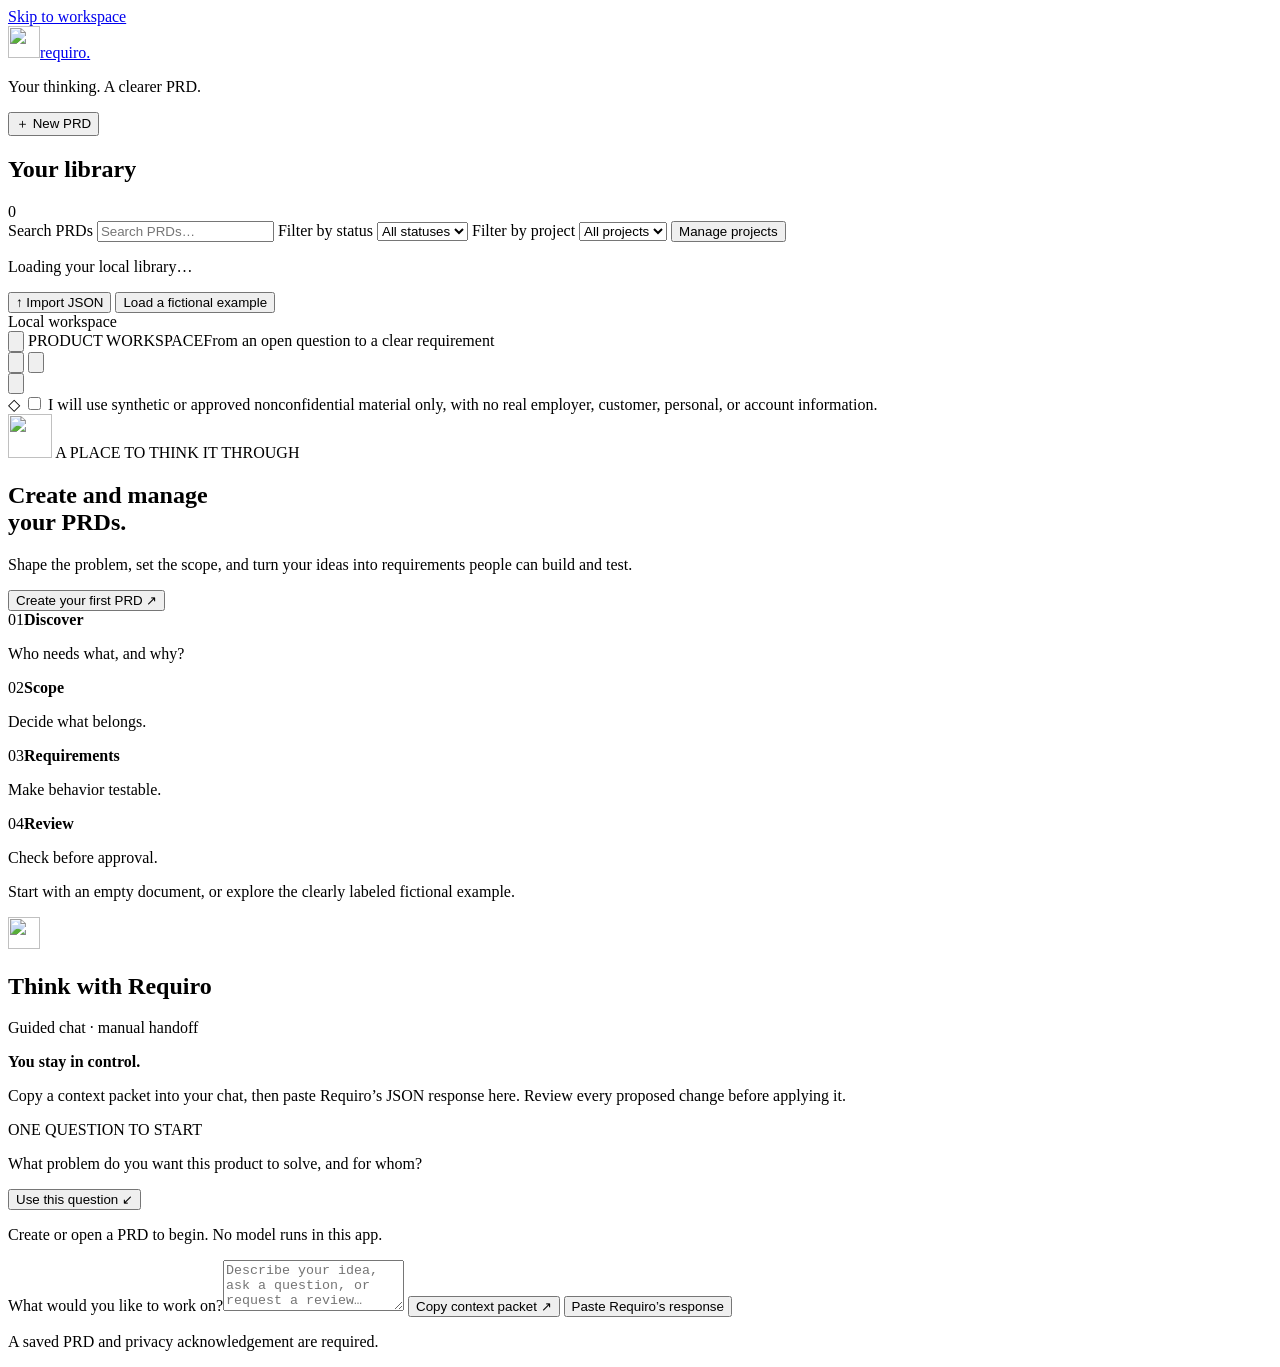
==== 02-prototype/app/ui/index.html @ 8efc8229 "Add Requiro Product School workspace and fictional examples" ====
<!doctype html>
<html lang="en" data-theme="dark">
<head>
  <meta charset="utf-8">
  <meta name="viewport" content="width=device-width, initial-scale=1">
  <meta name="color-scheme" content="dark light">
  <title>Requiro PRD workspace</title>
  <link rel="icon" type="image/svg+xml" href="/logo.svg">
  <link rel="stylesheet" href="/style.css">
  <link rel="stylesheet" href="/prd-views.css">
  <link rel="stylesheet" href="/theme.css">
  <script type="module" src="/app.js"></script>
</head>
<body>
  <a class="skip-link" href="#workspace">Skip to workspace</a>
  <div class="app-shell">
    <aside id="library-panel" class="library" aria-label="PRD library">
      <a class="brand" href="/" aria-label="Requiro home"><img class="brand-mark" src="/logo.svg" alt="" width="32" height="32"><span>requiro<span class="brand-dot">.</span></span></a>
      <p class="brand-caption">Your thinking. A clearer PRD.</p>
      <button id="new-prd" class="button primary full"><span aria-hidden="true">＋</span> New PRD</button>
      <div class="library-heading"><h2>Your library</h2><span id="doc-count" class="count">0</span></div>
      <label class="sr-only" for="search">Search PRDs</label>
      <input id="search" class="search" type="search" placeholder="Search PRDs…" autocomplete="off">
      <label class="sr-only" for="status-filter">Filter by status</label>
      <select id="status-filter" class="status-filter"><option value="">All statuses</option><option>Draft</option><option>In review</option><option>Approved</option><option>Archived</option></select>
      <label class="sr-only" for="project-filter">Filter by project</label>
      <select id="project-filter" class="status-filter"><option value="">All projects</option></select>
      <button id="manage-projects" class="text-button">Manage projects</button>
      <nav id="doc-list" class="doc-list" aria-label="PRDs"><p class="muted small">Loading your local library…</p></nav>
      <div class="library-footer">
        <button id="import-prd" class="button quiet full">↑ Import JSON</button>
        <button id="demo-prd" class="text-button">Load a fictional example</button>
        <div class="local-badge"><span class="local-dot" aria-hidden="true"></span> Local workspace</div>
      </div>
    </aside>

    <main id="workspace" class="workspace" tabindex="-1">
      <header class="topbar">
        <button id="toggle-library" class="panel-toggle panel-toggle-library" aria-label="Hide library" title="Hide library" aria-controls="library-panel" aria-expanded="true"><svg viewBox="0 0 24 24" aria-hidden="true"><path d="m14 6-6 6 6 6"/></svg></button>
        <span class="eyebrow">PRODUCT WORKSPACE</span><span class="topbar-note">From an open question to a clear requirement</span>
        <div class="workspace-tools" role="group" aria-label="Workspace display">
          <button id="toggle-theme" class="icon-button" aria-label="Switch to light theme" title="Switch to light theme"><svg class="theme-sun" viewBox="0 0 24 24" aria-hidden="true"><circle cx="12" cy="12" r="4"/><path d="M12 2v2m0 16v2M2 12h2m16 0h2M5 5l1.5 1.5m11 11L19 19M5 19l1.5-1.5m11-11L19 5"/></svg><svg class="theme-moon" viewBox="0 0 24 24" aria-hidden="true"><path d="M20 14A8 8 0 0 1 10 4a8 8 0 1 0 10 10Z"/></svg></button>
          <button id="open-settings" class="icon-button" aria-label="Settings" title="Settings" aria-haspopup="dialog" aria-controls="settings-dialog"><svg viewBox="0 0 24 24" aria-hidden="true"><path d="m10 3-.6 2.1-1.8 1L5.4 5.6l-2 3.4 1.6 1.6v2.1L3.4 14l2 3.4 2.2-.5 1.8 1L10 20h4l.6-2.1 1.8-1 2.2.5 2-3.4-1.6-1.3v-2.1L20.6 9l-2-3.4-2.2.5-1.8-1L14 3Z"/><circle cx="12" cy="11.5" r="3"/></svg></button>
        </div>
        <button id="toggle-chat" class="panel-toggle panel-toggle-chat" aria-label="Hide chat" title="Hide chat" aria-controls="chat-panel" aria-expanded="true"><svg viewBox="0 0 24 24" aria-hidden="true"><path d="m10 6 6 6-6 6"/></svg></button>
      </header>
      <div id="privacy-banner" class="privacy-banner">
        <span class="privacy-icon" aria-hidden="true">◇</span>
        <label><input id="privacy-consent" type="checkbox"> <span>I will use synthetic or approved nonconfidential material only, with no real employer, customer, personal, or account information.</span></label>
      </div>
      <div id="global-message" class="message" role="status" aria-live="polite" hidden></div>
      <section id="welcome" class="welcome">
        <img class="welcome-symbol" src="/logo.svg" alt="" width="44" height="44">
        <span class="eyebrow">A PLACE TO THINK IT THROUGH</span>
        <h1>Create and manage<br>your PRDs.</h1>
        <p>Shape the problem, set the scope, and turn your ideas into requirements people can build and test.</p>
        <button id="welcome-new" class="button primary">Create your first PRD <span aria-hidden="true">↗</span></button>
        <div class="welcome-steps"><div><span>01</span><strong>Discover</strong><p>Who needs what, and why?</p></div><div><span>02</span><strong>Scope</strong><p>Decide what belongs.</p></div><div><span>03</span><strong>Requirements</strong><p>Make behavior testable.</p></div><div><span>04</span><strong>Review</strong><p>Check before approval.</p></div></div>
        <p class="welcome-footnote">Start with an empty document, or explore the clearly labeled fictional example.</p>
      </section>
      <section id="document-view" class="document-view" hidden>
        <header class="document-header">
          <div class="document-kicker"><span id="document-status" class="status-pill">Draft</span><span id="document-revision" class="muted small"></span></div>
          <label class="sr-only" for="document-title">PRD title</label><input id="document-title" class="document-title" placeholder="Untitled PRD" maxlength="200">
          <div class="document-meta"><span id="save-state">All changes saved</span><span id="updated-at"></span></div>
          <div class="document-actions"><button id="save-prd" class="button primary">Save changes</button><button id="connections-prd" class="button">Projects & reuse</button><button id="comments-prd" class="button">Comments</button><button id="history-prd" class="button">History</button><button id="verify-delivery" class="button">Verify delivery</button><button id="export-prd" class="button">Export ↓</button><button id="archive-prd" class="button quiet">Archive</button></div>
        </header>
        <nav id="stage-nav" class="stage-nav" aria-label="PRD stages"></nav>
        <div class="editor-toolbar"><p id="stage-subtitle"></p><div class="segmented" role="group" aria-label="PRD view"><button id="edit-tab" aria-pressed="false">Guided edit</button><button id="document-tab" class="active" aria-pressed="true">Document</button><button id="table-tab" aria-pressed="false">Table</button></div></div>
        <div id="editor-content" class="editor-content"></div>
        <div id="preview-content" class="preview-content" hidden><p id="preview-note" class="field-hint"></p><p id="review-load-state" class="inline-error" role="status" hidden></p><div id="prd-visualization"></div></div>
        <footer id="stage-footer" class="stage-footer"><button id="previous-stage" class="button quiet">← Previous</button><span id="stage-counter" class="muted small"></span><button id="next-stage" class="button">Continue <span aria-hidden="true">→</span></button></footer>
      </section>
    </main>

    <aside id="chat-panel" class="assistant" aria-labelledby="assistant-heading">
      <header class="assistant-header"><img class="assistant-avatar" src="/logo.svg" alt="" width="32" height="32"><div><h2 id="assistant-heading">Think with Requiro</h2><p>Guided chat · manual handoff</p></div><span class="handoff-dot" title="Manual handoff" aria-hidden="true"></span></header>
      <div class="assistant-body">
        <div class="handoff-notice"><strong>You stay in control.</strong><p>Copy a context packet into your chat, then paste Requiro’s JSON response here. Review every proposed change before applying it.</p></div>
        <section class="starter-card" aria-label="A question to start"><span class="eyebrow">ONE QUESTION TO START</span><p id="starter-question">What problem do you want this product to solve, and for whom?</p><button id="use-starter" class="text-button">Use this question <span aria-hidden="true">↙</span></button></section>
        <div id="conversation" class="conversation" aria-label="Conversation" aria-live="polite"><p class="conversation-empty">Create or open a PRD to begin. No model runs in this app.</p></div>
        <section id="proposal" class="proposal" aria-label="Pending proposal" hidden></section>
      </div>
      <div class="assistant-compose">
        <label for="chat-message">What would you like to work on?</label><textarea id="chat-message" rows="3" placeholder="Describe your idea, ask a question, or request a review…"></textarea>
        <button id="copy-packet" class="button primary full">Copy context packet <span aria-hidden="true">↗</span></button>
        <button id="paste-response" class="button full">Paste Requiro’s response</button>
        <p id="handoff-state" class="small muted">A saved PRD and privacy acknowledgement are required.</p>
      </div>
    </aside>
  </div>

  <dialog id="settings-dialog" class="dialog compact-dialog settings-dialog" aria-labelledby="settings-title">
    <div class="dialog-heading"><h2 id="settings-title">Settings</h2><button class="icon-button" data-close aria-label="Close settings">×</button></div>
    <section aria-labelledby="settings-appearance"><h3 id="settings-appearance">Appearance</h3><label for="settings-theme">Theme</label><select id="settings-theme"><option value="dark">Dark</option><option value="light">Light</option></select></section>
    <section aria-labelledby="settings-panels"><h3 id="settings-panels">Panels</h3><label class="settings-check"><input id="settings-library" type="checkbox" checked> Show PRD library</label><label class="settings-check"><input id="settings-chat" type="checkbox" checked> Show chat</label></section>
  </dialog>
  <dialog id="new-dialog" class="dialog compact-dialog" aria-labelledby="new-dialog-title"><form id="new-form"><div class="dialog-heading"><h2 id="new-dialog-title">Start a new PRD</h2><button type="button" class="icon-button" data-close aria-label="Close">×</button></div><p class="muted">Start with the product or idea you want to explore.</p><label for="new-title">PRD title</label><input id="new-title" required maxlength="200" placeholder="For example, a shared reading list"><p id="new-error" class="inline-error" role="alert" hidden></p><div class="dialog-actions"><button type="button" class="button" data-close>Cancel</button><button class="button primary" type="submit">Create PRD</button></div></form></dialog>
  <dialog id="import-dialog" class="dialog" aria-labelledby="import-title"><div class="dialog-heading"><h2 id="import-title">Import a PRD</h2><button class="icon-button" data-close aria-label="Close">×</button></div><p class="muted">Import a Requiro JSON export. This creates a separate draft and never overwrites an existing document.</p><label for="import-file">Choose a JSON file</label><input id="import-file" type="file" accept="application/json,.json"><label for="import-json">Or paste JSON</label><textarea id="import-json" rows="10" spellcheck="false" placeholder="Paste the full exported document here"></textarea><p id="import-error" class="inline-error" role="alert" hidden></p><div class="dialog-actions"><button class="button" data-close>Cancel</button><button id="confirm-import" class="button primary">Import as new draft</button></div></dialog>
  <dialog id="response-dialog" class="dialog" aria-labelledby="response-title"><div class="dialog-heading"><h2 id="response-title">Bring Requiro’s response back</h2><button class="icon-button" data-close aria-label="Close">×</button></div><p class="muted">Paste the complete JSON response from your chat. Nothing is applied until you review the proposal.</p><label for="response-json">Requiro response JSON</label><textarea id="response-json" rows="12" spellcheck="false" placeholder='{"reply":"…","proposal":{"documentId":"your-document-id","baseRevision":1,"changes":{"problem":"…"}}}'></textarea><p id="response-error" class="inline-error" role="alert" hidden></p><div class="dialog-actions"><button class="button" data-close>Cancel</button><button id="confirm-response" class="button primary">Review response</button></div></dialog>
  <dialog id="packet-dialog" class="dialog" aria-labelledby="packet-title"><div class="dialog-heading"><h2 id="packet-title">Your context packet</h2><button class="icon-button" data-close aria-label="Close">×</button></div><p id="packet-explanation" class="muted">Copy this text into your chat, then bring the JSON response back here.</p><label for="packet-text">Context packet</label><textarea id="packet-text" rows="14" readonly spellcheck="false"></textarea><div class="dialog-actions"><button class="button" data-close>Done</button><button id="select-packet" class="button primary">Select all text</button></div></dialog>
  <dialog id="history-dialog" class="dialog wide-dialog" aria-labelledby="history-title"><div class="dialog-heading"><h2 id="history-title">Version history</h2><button class="icon-button" data-close aria-label="Close">×</button></div><p class="muted">Saved revisions are preserved. Restoring creates a new draft.</p><div class="history-layout"><div id="history-list" class="history-list"></div><div id="history-detail" class="history-detail"><p class="muted">Select a revision to inspect it.</p></div></div><p id="history-error" class="inline-error" role="alert" hidden></p></dialog>
  <dialog id="export-dialog" class="dialog compact-dialog" aria-labelledby="export-title"><div class="dialog-heading"><h2 id="export-title">Export your PRD</h2><button class="icon-button" data-close aria-label="Close">×</button></div><p id="export-note" class="muted"></p><a id="export-markdown" class="button export-choice" download><strong>Markdown <span aria-hidden="true">↓</span></strong><span>Readable document for sharing or editing</span></a><a id="export-json" class="button export-choice" download><strong>Requiro JSON <span aria-hidden="true">↓</span></strong><span>Full document and conversation for reimport</span></a></dialog>
  <dialog id="action-dialog" class="dialog compact-dialog" aria-labelledby="action-title"><div class="dialog-heading"><h2 id="action-title"></h2><button class="icon-button" data-close aria-label="Close">×</button></div><p id="action-description" class="muted"></p><ul id="action-warnings" class="action-warnings"></ul><p id="action-error" class="inline-error" role="alert" hidden></p><div class="dialog-actions"><button class="button" data-close>Cancel</button><button id="confirm-action" class="button primary"></button></div></dialog>
  <pre id="print-document" hidden></pre>
</body>
</html>
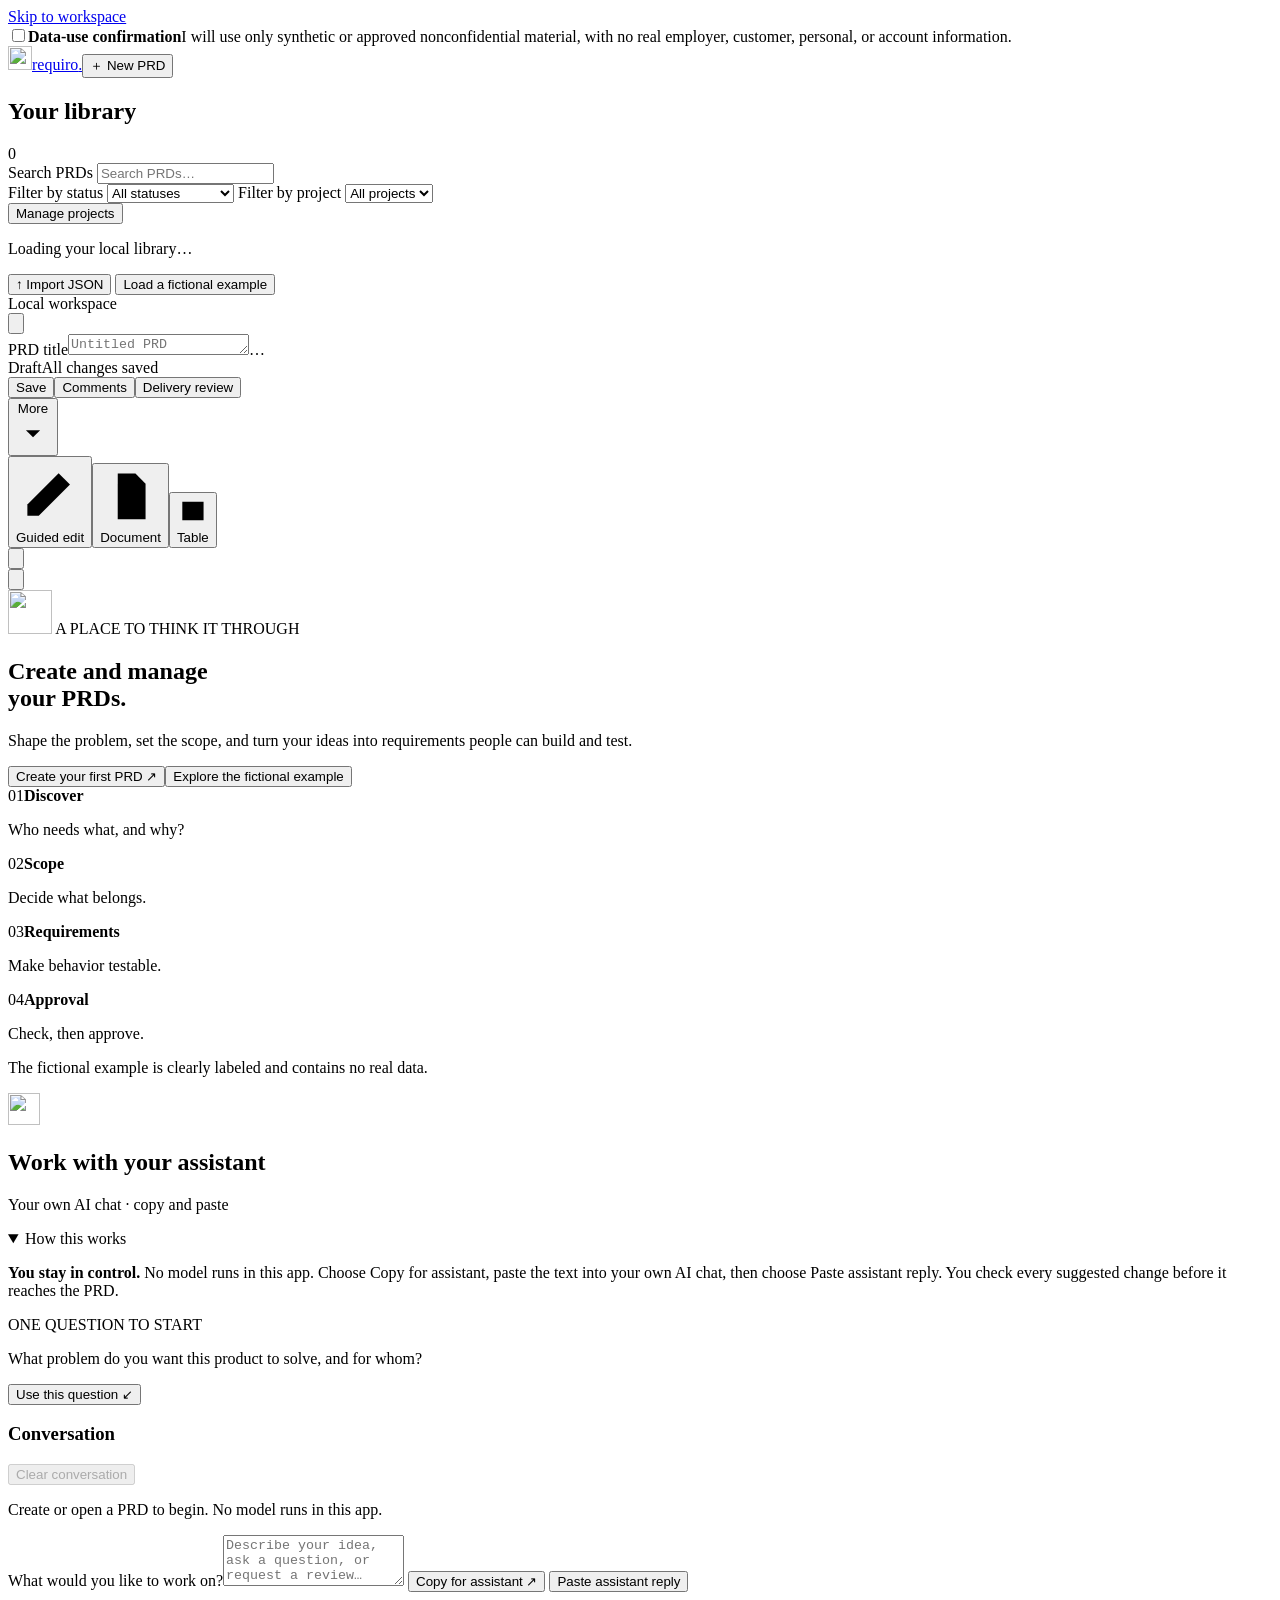
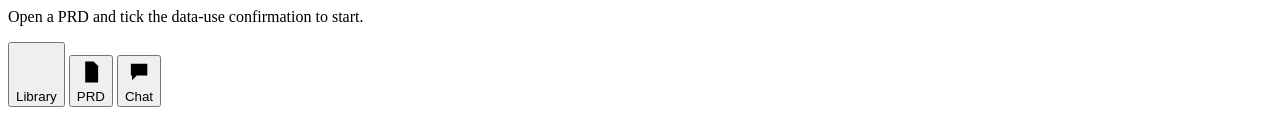
==== commit eb1435b6: "Improve workspace usability and reclaim screen space - Compact two-row header with More menu; title " ====
--- a/02-prototype/app/ui/index.html
+++ b/02-prototype/app/ui/index.html
@@ -6,25 +6,29 @@
   <meta name="color-scheme" content="dark light">
   <title>Requiro PRD workspace</title>
   <link rel="icon" type="image/svg+xml" href="/logo.svg">
+  <script src="/boot.js"></script>
   <link rel="stylesheet" href="/style.css">
   <link rel="stylesheet" href="/prd-views.css">
   <link rel="stylesheet" href="/theme.css">
+  <link rel="stylesheet" href="/handoff.css">
+  <link rel="stylesheet" href="/lifecycle.css">
   <script type="module" src="/app.js"></script>
 </head>
 <body>
   <a class="skip-link" href="#workspace">Skip to workspace</a>
+  <div id="privacy-banner" class="privacy-banner" role="group" aria-label="Data-use confirmation">
+    <label title="I will use only synthetic or approved nonconfidential material, with no real employer, customer, personal, or account information."><input id="privacy-consent" type="checkbox"><strong>Data-use confirmation</strong><span>I will use only synthetic or approved nonconfidential material, with no real employer, customer, personal, or account information.</span></label>
+  </div>
   <div class="app-shell">
     <aside id="library-panel" class="library" aria-label="PRD library">
-      <a class="brand" href="/" aria-label="Requiro home"><img class="brand-mark" src="/logo.svg" alt="" width="32" height="32"><span>requiro<span class="brand-dot">.</span></span></a>
-      <p class="brand-caption">Your thinking. A clearer PRD.</p>
-      <button id="new-prd" class="button primary full"><span aria-hidden="true">＋</span> New PRD</button>
+      <div class="library-top"><a class="brand" href="/" aria-label="Requiro home"><img class="brand-mark" src="/logo.svg" alt="" width="24" height="24"><span>requiro<span class="brand-dot">.</span></span></a><button id="new-prd" class="button primary"><span aria-hidden="true">＋</span> New PRD</button></div>
       <div class="library-heading"><h2>Your library</h2><span id="doc-count" class="count">0</span></div>
       <label class="sr-only" for="search">Search PRDs</label>
       <input id="search" class="search" type="search" placeholder="Search PRDs…" autocomplete="off">
-      <label class="sr-only" for="status-filter">Filter by status</label>
-      <select id="status-filter" class="status-filter"><option value="">All statuses</option><option>Draft</option><option>In review</option><option>Approved</option><option>Archived</option></select>
+      <div class="library-filters"><label class="sr-only" for="status-filter">Filter by status</label>
+      <select id="status-filter" class="status-filter"><option value="">All statuses</option><option>Draft</option><option value="In review">Awaiting approval</option><option>Approved</option><option>Archived</option></select>
       <label class="sr-only" for="project-filter">Filter by project</label>
-      <select id="project-filter" class="status-filter"><option value="">All projects</option></select>
+      <select id="project-filter" class="status-filter"><option value="">All projects</option></select></div>
       <button id="manage-projects" class="text-button">Manage projects</button>
       <nav id="doc-list" class="doc-list" aria-label="PRDs"><p class="muted small">Loading your local library…</p></nav>
       <div class="library-footer">
@@ -37,36 +41,46 @@
     <main id="workspace" class="workspace" tabindex="-1">
       <header class="topbar">
         <button id="toggle-library" class="panel-toggle panel-toggle-library" aria-label="Hide library" title="Hide library" aria-controls="library-panel" aria-expanded="true"><svg viewBox="0 0 24 24" aria-hidden="true"><path d="m14 6-6 6 6 6"/></svg></button>
-        <span class="eyebrow">PRODUCT WORKSPACE</span><span class="topbar-note">From an open question to a clear requirement</span>
+        <div class="document-bar">
+          <label class="sr-only" for="document-title">PRD title</label><textarea id="document-title" class="document-title" placeholder="Untitled PRD" maxlength="200" rows="1" spellcheck="true"></textarea><span class="title-more" aria-hidden="true">…</span>
+          <div class="document-controls">
+          <div class="document-state"><span id="document-status" class="status-pill">Draft</span><button id="lifecycle-action" class="button small" type="button" hidden></button><span class="document-meta"><span id="save-state">All changes saved</span><span id="document-revision" class="document-revision"></span><span id="updated-at"></span></span></div>
+          <div class="document-actions">
+            <button id="save-prd" class="button primary">Save</button><button id="comments-prd" class="button wide-only">Comments</button><button id="verify-delivery" class="button wide-only">Delivery review</button>
+            <div class="more-menu">
+              <button id="more-actions" class="button" type="button" aria-haspopup="menu" aria-expanded="false" aria-controls="more-menu">More <svg viewBox="0 0 24 24" aria-hidden="true"><path d="m7 10 5 5 5-5"/></svg></button>
+              <div id="more-menu" class="menu" role="menu" aria-labelledby="more-actions" hidden>
+                <button class="menu-item narrow-only" type="button" role="menuitem" data-proxy="comments-prd">Comments</button>
+                <button class="menu-item narrow-only" type="button" role="menuitem" data-proxy="verify-delivery">Delivery review</button>
+                <button id="connections-prd" class="menu-item" type="button" role="menuitem">Projects & reuse</button>
+                <button id="history-prd" class="menu-item" type="button" role="menuitem">History</button>
+                <button id="export-prd" class="menu-item" type="button" role="menuitem">Export ↓</button>
+                <button id="archive-prd" class="menu-item" type="button" role="menuitem">Archive</button>
+              </div>
+            </div>
+          </div>
+          <nav id="stage-nav" class="stage-nav" aria-label="PRD stages"></nav><div id="view-switcher" class="segmented" role="group" aria-label="PRD view"><button id="edit-tab" aria-pressed="false" title="Guided edit"><svg viewBox="0 0 24 24" aria-hidden="true"><path d="M4 20h4L19 9l-4-4L4 16Z"/><path d="m13 7 4 4"/></svg><span class="view-label">Guided edit</span></button><button id="document-tab" class="active" aria-pressed="true" title="Document"><svg viewBox="0 0 24 24" aria-hidden="true"><path d="M7 3h7l4 4v14H7Z"/><path d="M10 12h5M10 16h5"/></svg><span class="view-label">Document</span></button><button id="table-tab" aria-pressed="false" title="Table"><svg viewBox="0 0 24 24" aria-hidden="true"><path d="M4 5h16v14H4ZM4 10h16M4 15h16M10 5v14"/></svg><span class="view-label">Table</span></button></div>
+          </div>
+        </div>
         <div class="workspace-tools" role="group" aria-label="Workspace display">
-          <button id="toggle-theme" class="icon-button" aria-label="Switch to light theme" title="Switch to light theme"><svg class="theme-sun" viewBox="0 0 24 24" aria-hidden="true"><circle cx="12" cy="12" r="4"/><path d="M12 2v2m0 16v2M2 12h2m16 0h2M5 5l1.5 1.5m11 11L19 19M5 19l1.5-1.5m11-11L19 5"/></svg><svg class="theme-moon" viewBox="0 0 24 24" aria-hidden="true"><path d="M20 14A8 8 0 0 1 10 4a8 8 0 1 0 10 10Z"/></svg></button>
+          <button id="privacy-indicator" class="icon-button privacy-indicator" type="button" aria-label="Data-use confirmation given. Select to withdraw it." title="Data-use confirmation given. Select to withdraw it." hidden><svg viewBox="0 0 24 24" aria-hidden="true"><path d="M12 3 5 6v5c0 4.4 3 8.3 7 10 4-1.7 7-5.6 7-10V6Z"/><path d="m9 12 2 2 4-4"/></svg></button>
           <button id="open-settings" class="icon-button" aria-label="Settings" title="Settings" aria-haspopup="dialog" aria-controls="settings-dialog"><svg viewBox="0 0 24 24" aria-hidden="true"><path d="m10 3-.6 2.1-1.8 1L5.4 5.6l-2 3.4 1.6 1.6v2.1L3.4 14l2 3.4 2.2-.5 1.8 1L10 20h4l.6-2.1 1.8-1 2.2.5 2-3.4-1.6-1.3v-2.1L20.6 9l-2-3.4-2.2.5-1.8-1L14 3Z"/><circle cx="12" cy="11.5" r="3"/></svg></button>
         </div>
+        <div id="phone-view-slot" class="phone-view-slot"></div>
         <button id="toggle-chat" class="panel-toggle panel-toggle-chat" aria-label="Hide chat" title="Hide chat" aria-controls="chat-panel" aria-expanded="true"><svg viewBox="0 0 24 24" aria-hidden="true"><path d="m10 6 6 6-6 6"/></svg></button>
       </header>
-      <div id="privacy-banner" class="privacy-banner">
-        <span class="privacy-icon" aria-hidden="true">◇</span>
-        <label><input id="privacy-consent" type="checkbox"> <span>I will use synthetic or approved nonconfidential material only, with no real employer, customer, personal, or account information.</span></label>
-      </div>
       <div id="global-message" class="message" role="status" aria-live="polite" hidden></div>
       <section id="welcome" class="welcome">
         <img class="welcome-symbol" src="/logo.svg" alt="" width="44" height="44">
         <span class="eyebrow">A PLACE TO THINK IT THROUGH</span>
         <h1>Create and manage<br>your PRDs.</h1>
         <p>Shape the problem, set the scope, and turn your ideas into requirements people can build and test.</p>
-        <button id="welcome-new" class="button primary">Create your first PRD <span aria-hidden="true">↗</span></button>
-        <div class="welcome-steps"><div><span>01</span><strong>Discover</strong><p>Who needs what, and why?</p></div><div><span>02</span><strong>Scope</strong><p>Decide what belongs.</p></div><div><span>03</span><strong>Requirements</strong><p>Make behavior testable.</p></div><div><span>04</span><strong>Review</strong><p>Check before approval.</p></div></div>
-        <p class="welcome-footnote">Start with an empty document, or explore the clearly labeled fictional example.</p>
+        <div class="welcome-actions"><button id="welcome-new" class="button primary">Create your first PRD <span aria-hidden="true">↗</span></button><button id="welcome-example" class="button" type="button">Explore the fictional example</button></div>
+        <div class="welcome-steps"><div><span>01</span><strong>Discover</strong><p>Who needs what, and why?</p></div><div><span>02</span><strong>Scope</strong><p>Decide what belongs.</p></div><div><span>03</span><strong>Requirements</strong><p>Make behavior testable.</p></div><div><span>04</span><strong>Approval</strong><p>Check, then approve.</p></div></div>
+        <p class="welcome-footnote">The fictional example is clearly labeled and contains no real data.</p>
       </section>
       <section id="document-view" class="document-view" hidden>
-        <header class="document-header">
-          <div class="document-kicker"><span id="document-status" class="status-pill">Draft</span><span id="document-revision" class="muted small"></span></div>
-          <label class="sr-only" for="document-title">PRD title</label><input id="document-title" class="document-title" placeholder="Untitled PRD" maxlength="200">
-          <div class="document-meta"><span id="save-state">All changes saved</span><span id="updated-at"></span></div>
-          <div class="document-actions"><button id="save-prd" class="button primary">Save changes</button><button id="connections-prd" class="button">Projects & reuse</button><button id="comments-prd" class="button">Comments</button><button id="history-prd" class="button">History</button><button id="verify-delivery" class="button">Verify delivery</button><button id="export-prd" class="button">Export ↓</button><button id="archive-prd" class="button quiet">Archive</button></div>
-        </header>
-        <nav id="stage-nav" class="stage-nav" aria-label="PRD stages"></nav>
-        <div class="editor-toolbar"><p id="stage-subtitle"></p><div class="segmented" role="group" aria-label="PRD view"><button id="edit-tab" aria-pressed="false">Guided edit</button><button id="document-tab" class="active" aria-pressed="true">Document</button><button id="table-tab" aria-pressed="false">Table</button></div></div>
+        <div id="editor-toolbar" class="editor-toolbar"><p id="stage-subtitle" class="stage-subtitle"></p></div>
         <div id="editor-content" class="editor-content"></div>
         <div id="preview-content" class="preview-content" hidden><p id="preview-note" class="field-hint"></p><p id="review-load-state" class="inline-error" role="status" hidden></p><div id="prd-visualization"></div></div>
         <footer id="stage-footer" class="stage-footer"><button id="previous-stage" class="button quiet">← Previous</button><span id="stage-counter" class="muted small"></span><button id="next-stage" class="button">Continue <span aria-hidden="true">→</span></button></footer>
@@ -74,34 +88,46 @@
     </main>
 
     <aside id="chat-panel" class="assistant" aria-labelledby="assistant-heading">
-      <header class="assistant-header"><img class="assistant-avatar" src="/logo.svg" alt="" width="32" height="32"><div><h2 id="assistant-heading">Think with Requiro</h2><p>Guided chat · manual handoff</p></div><span class="handoff-dot" title="Manual handoff" aria-hidden="true"></span></header>
+      <header class="assistant-header"><img class="assistant-avatar" src="/logo.svg" alt="" width="32" height="32"><div><h2 id="assistant-heading">Work with your assistant</h2><p>Your own AI chat · copy and paste</p></div><span class="handoff-dot" title="Manual handoff" aria-hidden="true"></span></header>
       <div class="assistant-body">
-        <div class="handoff-notice"><strong>You stay in control.</strong><p>Copy a context packet into your chat, then paste Requiro’s JSON response here. Review every proposed change before applying it.</p></div>
+        <details id="handoff-help" class="handoff-notice" open><summary>How this works</summary><p><strong>You stay in control.</strong> No model runs in this app. Choose Copy for assistant, paste the text into your own AI chat, then choose Paste assistant reply. You check every suggested change before it reaches the PRD.</p></details>
         <section class="starter-card" aria-label="A question to start"><span class="eyebrow">ONE QUESTION TO START</span><p id="starter-question">What problem do you want this product to solve, and for whom?</p><button id="use-starter" class="text-button">Use this question <span aria-hidden="true">↙</span></button></section>
-        <div id="conversation" class="conversation" aria-label="Conversation" aria-live="polite"><p class="conversation-empty">Create or open a PRD to begin. No model runs in this app.</p></div>
-        <section id="proposal" class="proposal" aria-label="Pending proposal" hidden></section>
+        <div class="conversation-tools"><h3 id="conversation-heading">Conversation</h3><button id="clear-chat" class="text-button" type="button" disabled>Clear conversation</button></div>
+        <div id="conversation" class="conversation" role="log" aria-labelledby="conversation-heading" aria-live="polite"><p class="conversation-empty">Create or open a PRD to begin. No model runs in this app.</p></div>
+        <section id="proposal" class="proposal" aria-label="Suggested changes" hidden></section>
       </div>
       <div class="assistant-compose">
         <label for="chat-message">What would you like to work on?</label><textarea id="chat-message" rows="3" placeholder="Describe your idea, ask a question, or request a review…"></textarea>
-        <button id="copy-packet" class="button primary full">Copy context packet <span aria-hidden="true">↗</span></button>
-        <button id="paste-response" class="button full">Paste Requiro’s response</button>
-        <p id="handoff-state" class="small muted">A saved PRD and privacy acknowledgement are required.</p>
+        <button id="copy-packet" class="button primary full">Copy for assistant <span aria-hidden="true">↗</span></button>
+        <button id="paste-response" class="button full">Paste assistant reply</button>
+        <div id="chat-status" class="chat-status" role="status" hidden></div>
+        <p id="handoff-state" class="small muted">Open a PRD and tick the data-use confirmation to start.</p>
       </div>
     </aside>
   </div>
+  <nav id="mobile-tabs" class="mobile-tabs" aria-label="Workspace sections">
+    <button type="button" data-panel="library" aria-controls="library-panel"><svg viewBox="0 0 24 24" aria-hidden="true"><path d="M4 5h16M4 12h16M4 19h10"/></svg>Library</button>
+    <button type="button" data-panel="prd" aria-controls="workspace"><svg viewBox="0 0 24 24" aria-hidden="true"><path d="M7 3h7l4 4v14H7Z"/><path d="M14 3v4h4M10 12h5M10 16h5"/></svg>PRD</button>
+    <button type="button" data-panel="chat" aria-controls="chat-panel"><svg viewBox="0 0 24 24" aria-hidden="true"><path d="M5 5h14v10H10l-4 4v-4H5Z"/></svg>Chat</button>
+  </nav>
 
   <dialog id="settings-dialog" class="dialog compact-dialog settings-dialog" aria-labelledby="settings-title">
     <div class="dialog-heading"><h2 id="settings-title">Settings</h2><button class="icon-button" data-close aria-label="Close settings">×</button></div>
-    <section aria-labelledby="settings-appearance"><h3 id="settings-appearance">Appearance</h3><label for="settings-theme">Theme</label><select id="settings-theme"><option value="dark">Dark</option><option value="light">Light</option></select></section>
+    <section aria-labelledby="settings-appearance"><h3 id="settings-appearance">Appearance</h3><label for="settings-theme">Theme</label><select id="settings-theme" autofocus><option value="dark">Dark</option><option value="light">Light</option></select></section>
     <section aria-labelledby="settings-panels"><h3 id="settings-panels">Panels</h3><label class="settings-check"><input id="settings-library" type="checkbox" checked> Show PRD library</label><label class="settings-check"><input id="settings-chat" type="checkbox" checked> Show chat</label></section>
   </dialog>
-  <dialog id="new-dialog" class="dialog compact-dialog" aria-labelledby="new-dialog-title"><form id="new-form"><div class="dialog-heading"><h2 id="new-dialog-title">Start a new PRD</h2><button type="button" class="icon-button" data-close aria-label="Close">×</button></div><p class="muted">Start with the product or idea you want to explore.</p><label for="new-title">PRD title</label><input id="new-title" required maxlength="200" placeholder="For example, a shared reading list"><p id="new-error" class="inline-error" role="alert" hidden></p><div class="dialog-actions"><button type="button" class="button" data-close>Cancel</button><button class="button primary" type="submit">Create PRD</button></div></form></dialog>
-  <dialog id="import-dialog" class="dialog" aria-labelledby="import-title"><div class="dialog-heading"><h2 id="import-title">Import a PRD</h2><button class="icon-button" data-close aria-label="Close">×</button></div><p class="muted">Import a Requiro JSON export. This creates a separate draft and never overwrites an existing document.</p><label for="import-file">Choose a JSON file</label><input id="import-file" type="file" accept="application/json,.json"><label for="import-json">Or paste JSON</label><textarea id="import-json" rows="10" spellcheck="false" placeholder="Paste the full exported document here"></textarea><p id="import-error" class="inline-error" role="alert" hidden></p><div class="dialog-actions"><button class="button" data-close>Cancel</button><button id="confirm-import" class="button primary">Import as new draft</button></div></dialog>
-  <dialog id="response-dialog" class="dialog" aria-labelledby="response-title"><div class="dialog-heading"><h2 id="response-title">Bring Requiro’s response back</h2><button class="icon-button" data-close aria-label="Close">×</button></div><p class="muted">Paste the complete JSON response from your chat. Nothing is applied until you review the proposal.</p><label for="response-json">Requiro response JSON</label><textarea id="response-json" rows="12" spellcheck="false" placeholder='{"reply":"…","proposal":{"documentId":"your-document-id","baseRevision":1,"changes":{"problem":"…"}}}'></textarea><p id="response-error" class="inline-error" role="alert" hidden></p><div class="dialog-actions"><button class="button" data-close>Cancel</button><button id="confirm-response" class="button primary">Review response</button></div></dialog>
-  <dialog id="packet-dialog" class="dialog" aria-labelledby="packet-title"><div class="dialog-heading"><h2 id="packet-title">Your context packet</h2><button class="icon-button" data-close aria-label="Close">×</button></div><p id="packet-explanation" class="muted">Copy this text into your chat, then bring the JSON response back here.</p><label for="packet-text">Context packet</label><textarea id="packet-text" rows="14" readonly spellcheck="false"></textarea><div class="dialog-actions"><button class="button" data-close>Done</button><button id="select-packet" class="button primary">Select all text</button></div></dialog>
-  <dialog id="history-dialog" class="dialog wide-dialog" aria-labelledby="history-title"><div class="dialog-heading"><h2 id="history-title">Version history</h2><button class="icon-button" data-close aria-label="Close">×</button></div><p class="muted">Saved revisions are preserved. Restoring creates a new draft.</p><div class="history-layout"><div id="history-list" class="history-list"></div><div id="history-detail" class="history-detail"><p class="muted">Select a revision to inspect it.</p></div></div><p id="history-error" class="inline-error" role="alert" hidden></p></dialog>
-  <dialog id="export-dialog" class="dialog compact-dialog" aria-labelledby="export-title"><div class="dialog-heading"><h2 id="export-title">Export your PRD</h2><button class="icon-button" data-close aria-label="Close">×</button></div><p id="export-note" class="muted"></p><a id="export-markdown" class="button export-choice" download><strong>Markdown <span aria-hidden="true">↓</span></strong><span>Readable document for sharing or editing</span></a><a id="export-json" class="button export-choice" download><strong>Requiro JSON <span aria-hidden="true">↓</span></strong><span>Full document and conversation for reimport</span></a></dialog>
-  <dialog id="action-dialog" class="dialog compact-dialog" aria-labelledby="action-title"><div class="dialog-heading"><h2 id="action-title"></h2><button class="icon-button" data-close aria-label="Close">×</button></div><p id="action-description" class="muted"></p><ul id="action-warnings" class="action-warnings"></ul><p id="action-error" class="inline-error" role="alert" hidden></p><div class="dialog-actions"><button class="button" data-close>Cancel</button><button id="confirm-action" class="button primary"></button></div></dialog>
+  <dialog id="new-dialog" class="dialog compact-dialog" aria-labelledby="new-dialog-title"><form id="new-form"><div class="dialog-heading"><h2 id="new-dialog-title">Start a new PRD</h2><button type="button" class="icon-button" data-close aria-label="Close">×</button></div><p class="muted">Start with the product or idea you want to explore.</p><label for="new-title">PRD title</label><input id="new-title" required autofocus maxlength="200" placeholder="For example, a shared reading list"><p id="new-error" class="inline-error" role="alert" hidden></p><div class="dialog-actions"><button type="button" class="button" data-close>Cancel</button><button class="button primary" type="submit">Create PRD</button></div></form></dialog>
+  <dialog id="import-dialog" class="dialog" aria-labelledby="import-title"><div class="dialog-heading"><h2 id="import-title">Import a PRD</h2><button class="icon-button" data-close aria-label="Close">×</button></div><p class="muted">Import a Requiro JSON export. This creates a separate draft and never overwrites an existing document.</p><label for="import-file">Choose a JSON file</label><input id="import-file" type="file" accept="application/json,.json" autofocus><label for="import-json">Or paste JSON</label><textarea id="import-json" rows="10" spellcheck="false" placeholder="Paste the full exported document here"></textarea><p id="import-error" class="inline-error" role="alert" hidden></p><div class="dialog-actions"><button class="button" data-close>Cancel</button><button id="confirm-import" class="button primary">Import as new draft</button></div></dialog>
+  <dialog id="response-dialog" class="dialog" aria-labelledby="response-title"><div class="dialog-heading"><h2 id="response-title">Paste assistant reply</h2><button class="icon-button" data-close aria-label="Close">×</button></div><p class="muted">Paste the assistant’s whole reply. Extra text and code fences are fine. The PRD does not change until you check and apply the suggestions.</p><label for="response-json">Assistant reply</label><textarea id="response-json" rows="12" spellcheck="false" autofocus placeholder="Paste the reply from your AI chat here"></textarea><div id="response-error" class="inline-error reply-problems" role="alert" hidden></div><div class="dialog-actions"><button id="copy-correction" class="button" type="button" hidden>Copy correction request</button><button class="button" data-close>Cancel</button><button id="confirm-response" class="button primary">Check reply</button></div></dialog>
+  <dialog id="packet-dialog" class="dialog" aria-labelledby="packet-title"><div class="dialog-heading"><h2 id="packet-title">Copy for assistant</h2><button class="icon-button" data-close aria-label="Close">×</button></div><p id="packet-explanation" class="muted">Paste this text into your AI chat, then choose Paste assistant reply.</p><label for="packet-text">Text for your assistant</label><textarea id="packet-text" rows="14" readonly spellcheck="false" autofocus></textarea><div class="dialog-actions"><button class="button" data-close>Done</button><button id="select-packet" class="button primary">Select all text</button></div></dialog>
+  <dialog id="proposal-dialog" class="dialog proposal-dialog" aria-labelledby="proposal-title"><div class="dialog-heading"><h2 id="proposal-title">Check suggested changes</h2><button class="icon-button" data-close aria-label="Close">×</button></div><p id="proposal-intro" class="muted"></p><div id="proposal-issues" class="proposal-issues" hidden></div><div id="proposal-review" class="proposal-review"></div><p id="proposal-error" class="inline-error" role="alert" hidden></p><div class="dialog-actions"><button id="dismiss-proposal" class="button quiet" type="button">Discard suggestions</button><button class="button" data-close>Decide later</button><button id="apply-proposal" class="button primary" type="button">Apply selected</button></div></dialog>
+  <dialog id="clear-chat-dialog" class="dialog compact-dialog" aria-labelledby="clear-chat-title"><div class="dialog-heading"><h2 id="clear-chat-title">Clear this conversation?</h2><button class="icon-button" data-close aria-label="Close">×</button></div><p id="clear-chat-description" class="muted"></p><p id="clear-chat-error" class="inline-error" role="alert" hidden></p><div class="dialog-actions"><button class="button" data-close autofocus>Cancel</button><button id="confirm-clear-chat" class="button primary" type="button">Clear conversation</button></div></dialog>
+  <dialog id="history-dialog" class="dialog wide-dialog" aria-labelledby="history-title"><div class="dialog-heading"><h2 id="history-title">Version history</h2><button class="icon-button" data-close aria-label="Close">×</button></div><p class="muted">Every saved version is kept. Restoring copies a version into a new draft.</p><div class="history-layout"><div id="history-list" class="history-list"></div><div id="history-detail" class="history-detail"><p class="muted">Select a version to inspect it.</p></div></div><p id="history-error" class="inline-error" role="alert" hidden></p></dialog>
+  <dialog id="export-dialog" class="dialog compact-dialog" aria-labelledby="export-title"><div class="dialog-heading"><h2 id="export-title">Export your PRD</h2><button class="icon-button" data-close aria-label="Close">×</button></div><p id="export-note" class="muted"></p><a id="export-markdown" class="button export-choice" download><strong>Markdown <span aria-hidden="true">↓</span></strong><span>Includes every section and requirement. Leaves out the conversation, comments, delivery reviews, project and reuse links, and version history.</span></a><a id="export-json" class="button export-choice" download><strong>Requiro JSON <span aria-hidden="true">↓</span></strong><span>Includes every section, requirement and the conversation. Importing it creates a new draft. Leaves out comments, delivery reviews and proof, project and reuse links, and version history.</span></a><button id="export-print" class="button export-choice" type="button"><strong>Print or save as PDF</strong><span>Includes every section and requirement, and marks unsaved edits. Leaves out the conversation, comments and delivery reviews.</span></button><button id="export-report" class="button export-choice" type="button"><strong>Delivery report with proofs <span aria-hidden="true">↓</span></strong><span>ZIP with the saved PRD, each requirement’s delivery status and proof, and the proof attachments.</span></button><p id="export-error" class="inline-error" role="alert" hidden></p></dialog>
+  <dialog id="action-dialog" class="dialog compact-dialog" aria-labelledby="action-title"><div class="dialog-heading"><h2 id="action-title"></h2><button class="icon-button" data-close aria-label="Close">×</button></div><p id="action-description" class="muted"></p><section id="action-blockers" class="action-group action-blockers" aria-labelledby="action-blockers-title" hidden><h3 id="action-blockers-title">Blocks approval</h3><ul id="action-blocker-list" class="action-warnings"></ul></section><section id="action-advice" class="action-group" aria-labelledby="action-advice-title" hidden><h3 id="action-advice-title">Advice</h3><ul id="action-warnings" class="action-warnings"></ul></section><p id="action-error" class="inline-error" role="alert" hidden></p><div class="dialog-actions"><button id="cancel-action" class="button" data-close>Cancel</button><button id="confirm-action" class="button primary"></button></div></dialog>
+  <dialog id="leave-dialog" class="dialog compact-dialog" aria-labelledby="leave-title" aria-describedby="leave-description"><div class="dialog-heading"><h2 id="leave-title">Save your edits first?</h2></div><p id="leave-description" class="muted">This PRD has unsaved edits. Save them, discard them, or stay here.</p><p id="leave-error" class="inline-error" role="alert" hidden></p><div class="dialog-actions"><button id="leave-cancel" class="button" type="button">Cancel</button><button id="leave-discard" class="button" type="button">Discard</button><button id="leave-save" class="button primary" type="button">Save and continue</button></div></dialog>
+  <dialog id="recover-dialog" class="dialog compact-dialog" aria-labelledby="recover-title" aria-describedby="recover-description"><div class="dialog-heading"><h2 id="recover-title">Recover unsaved edits?</h2></div><p id="recover-description" class="muted"></p><div class="dialog-actions"><button id="recover-later" class="button quiet" type="button">Decide later</button><button id="recover-discard" class="button" type="button">Discard</button><button id="recover-confirm" class="button primary" type="button">Recover</button></div></dialog>
+  <div id="undo-toast" class="undo-toast" role="status" aria-live="polite" hidden><span id="undo-text"></span><button id="undo-remove" class="button small" type="button">Undo</button></div>
   <pre id="print-document" hidden></pre>
 </body>
 </html>
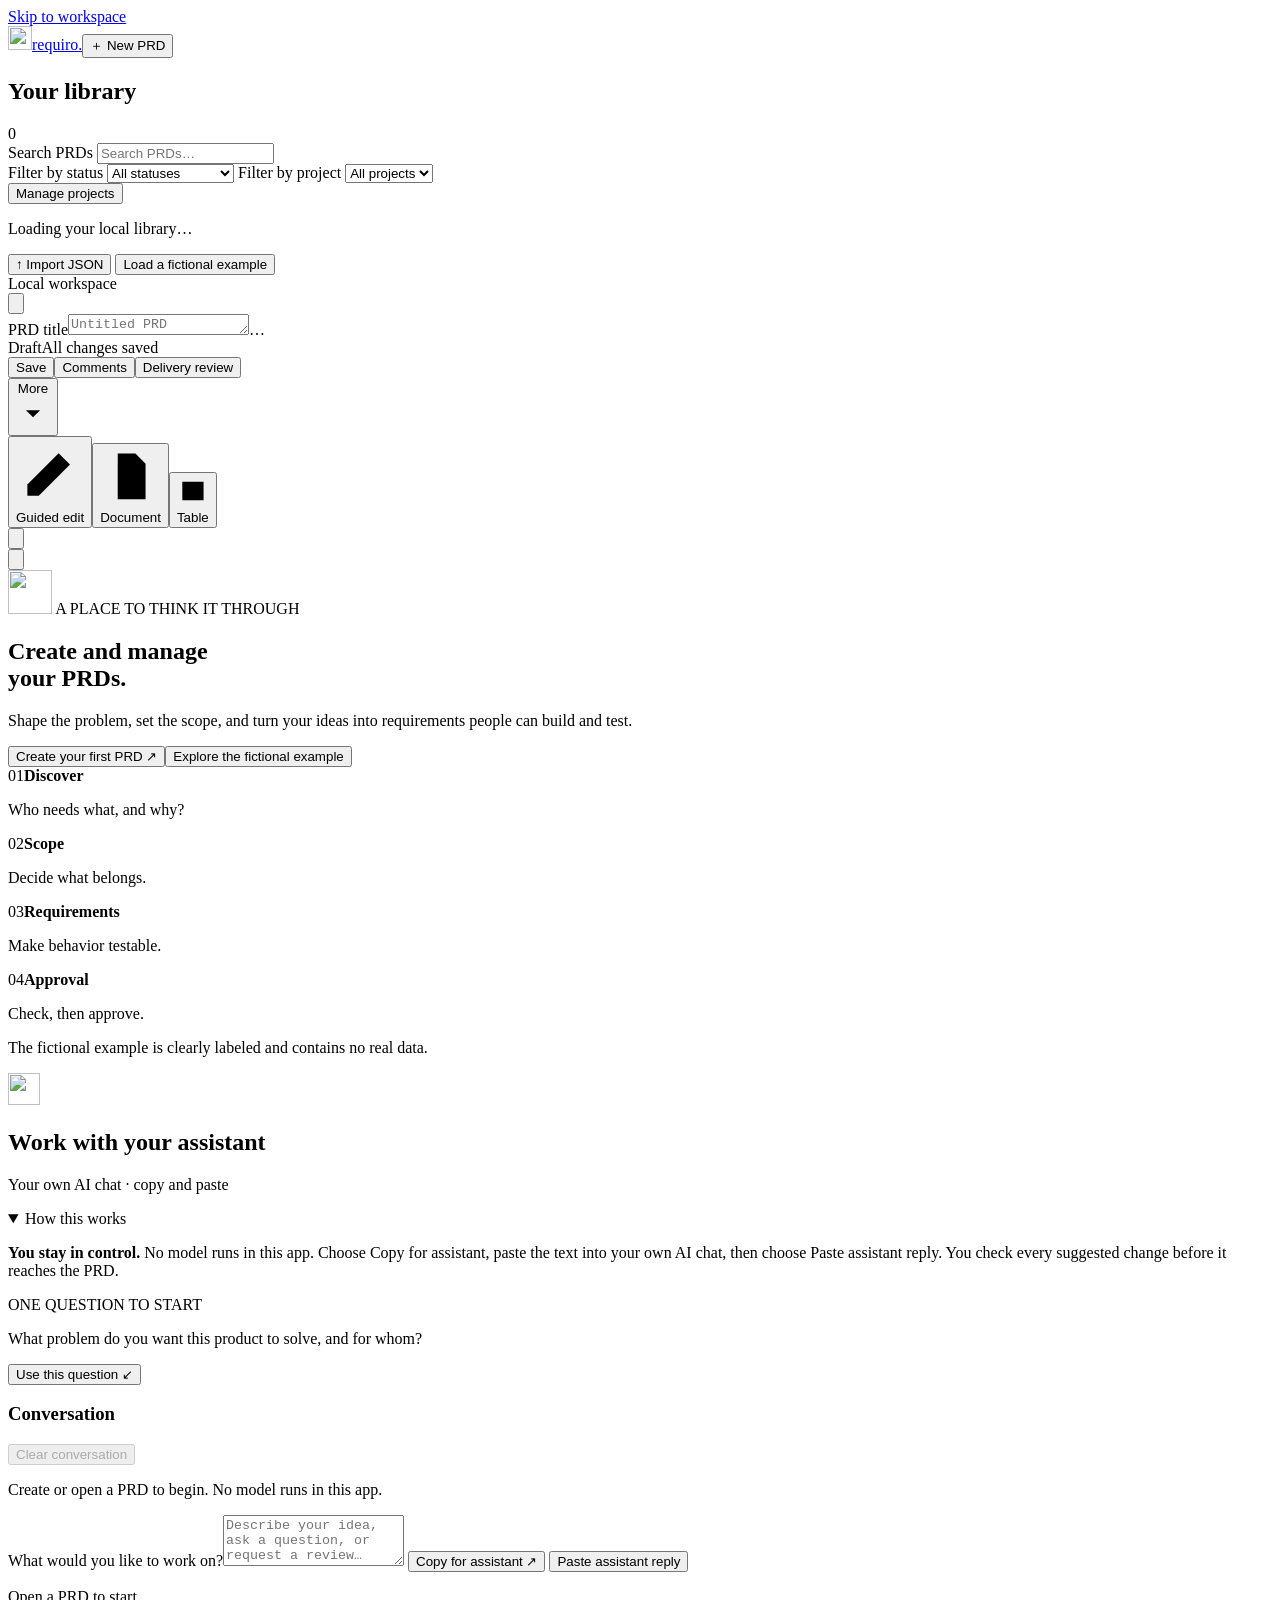
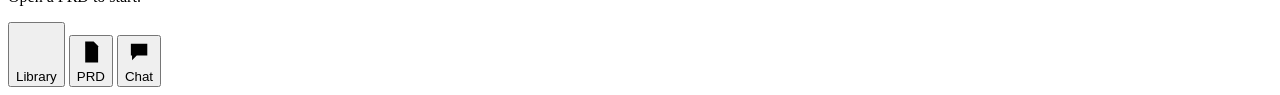
==== commit 15cfec67: "Complete Requiro documentation, evaluation plan, and illustrated presentation" ====
--- a/02-prototype/app/ui/index.html
+++ b/02-prototype/app/ui/index.html
@@ -16,9 +16,6 @@
 </head>
 <body>
   <a class="skip-link" href="#workspace">Skip to workspace</a>
-  <div id="privacy-banner" class="privacy-banner" role="group" aria-label="Data-use confirmation">
-    <label title="I will use only synthetic or approved nonconfidential material, with no real employer, customer, personal, or account information."><input id="privacy-consent" type="checkbox"><strong>Data-use confirmation</strong><span>I will use only synthetic or approved nonconfidential material, with no real employer, customer, personal, or account information.</span></label>
-  </div>
   <div class="app-shell">
     <aside id="library-panel" class="library" aria-label="PRD library">
       <div class="library-top"><a class="brand" href="/" aria-label="Requiro home"><img class="brand-mark" src="/logo.svg" alt="" width="24" height="24"><span>requiro<span class="brand-dot">.</span></span></a><button id="new-prd" class="button primary"><span aria-hidden="true">＋</span> New PRD</button></div>
@@ -63,7 +60,6 @@
           </div>
         </div>
         <div class="workspace-tools" role="group" aria-label="Workspace display">
-          <button id="privacy-indicator" class="icon-button privacy-indicator" type="button" aria-label="Data-use confirmation given. Select to withdraw it." title="Data-use confirmation given. Select to withdraw it." hidden><svg viewBox="0 0 24 24" aria-hidden="true"><path d="M12 3 5 6v5c0 4.4 3 8.3 7 10 4-1.7 7-5.6 7-10V6Z"/><path d="m9 12 2 2 4-4"/></svg></button>
           <button id="open-settings" class="icon-button" aria-label="Settings" title="Settings" aria-haspopup="dialog" aria-controls="settings-dialog"><svg viewBox="0 0 24 24" aria-hidden="true"><path d="m10 3-.6 2.1-1.8 1L5.4 5.6l-2 3.4 1.6 1.6v2.1L3.4 14l2 3.4 2.2-.5 1.8 1L10 20h4l.6-2.1 1.8-1 2.2.5 2-3.4-1.6-1.3v-2.1L20.6 9l-2-3.4-2.2.5-1.8-1L14 3Z"/><circle cx="12" cy="11.5" r="3"/></svg></button>
         </div>
         <div id="phone-view-slot" class="phone-view-slot"></div>
@@ -101,7 +97,7 @@
         <button id="copy-packet" class="button primary full">Copy for assistant <span aria-hidden="true">↗</span></button>
         <button id="paste-response" class="button full">Paste assistant reply</button>
         <div id="chat-status" class="chat-status" role="status" hidden></div>
-        <p id="handoff-state" class="small muted">Open a PRD and tick the data-use confirmation to start.</p>
+        <p id="handoff-state" class="small muted">Open a PRD to start.</p>
       </div>
     </aside>
   </div>
